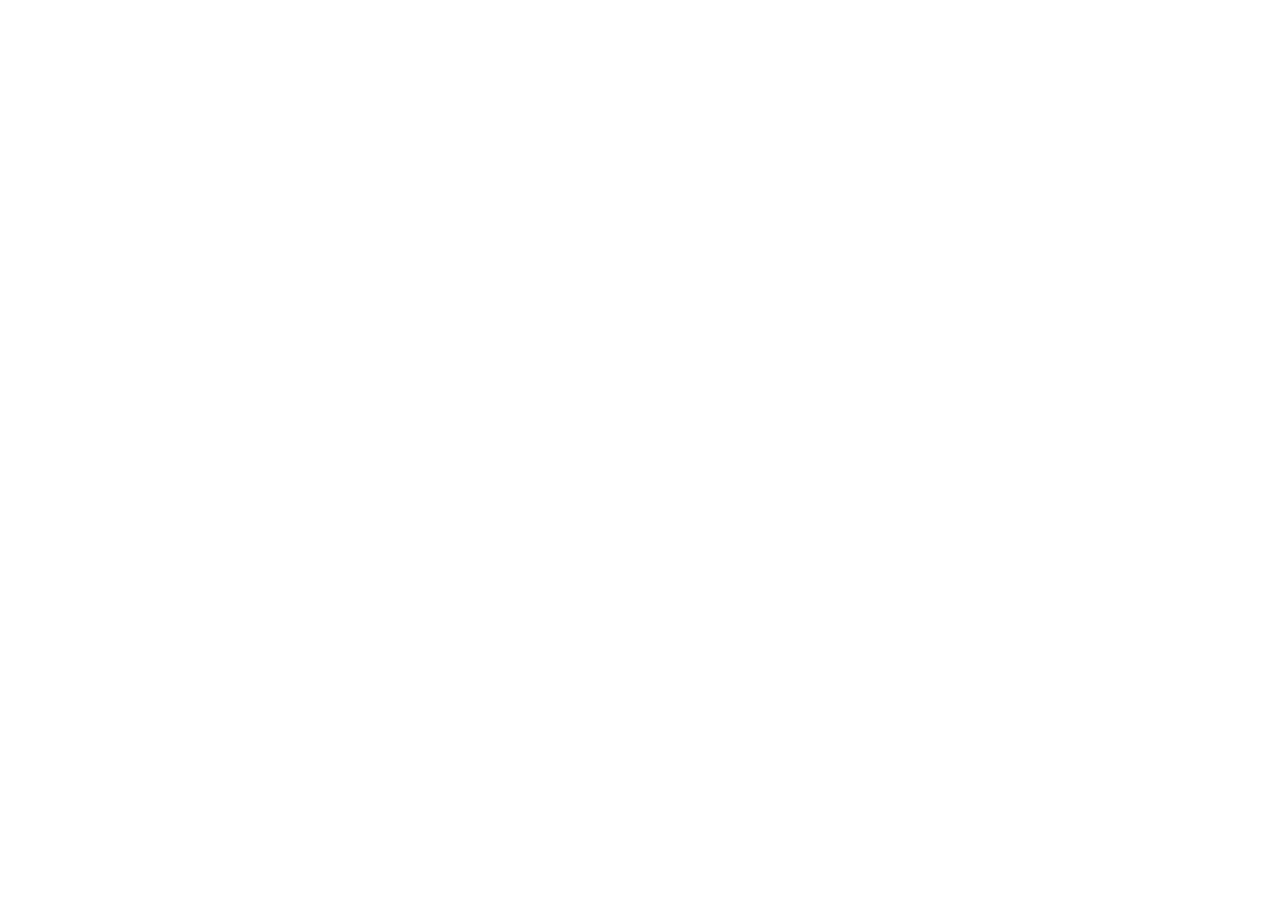
==== index.html @ 8f7d60c3 "deploy: update DiggingDeal seller portal" ====
<!doctype html><html lang="ko"><head><meta charset="UTF-8"/><meta name="viewport" content="width=device-width,initial-scale=1.0"/><meta name="theme-color" content="#ffda29"/><title>디깅딜 셀러 센터</title>  <script type="module" crossorigin src="/diggingdeal-seller-site/assets/index-yxsxoD6j.js"></script>
  <link rel="stylesheet" crossorigin href="/diggingdeal-seller-site/assets/index-Cio-djIr.css">
</head><body><div id="root"></div></body></html>
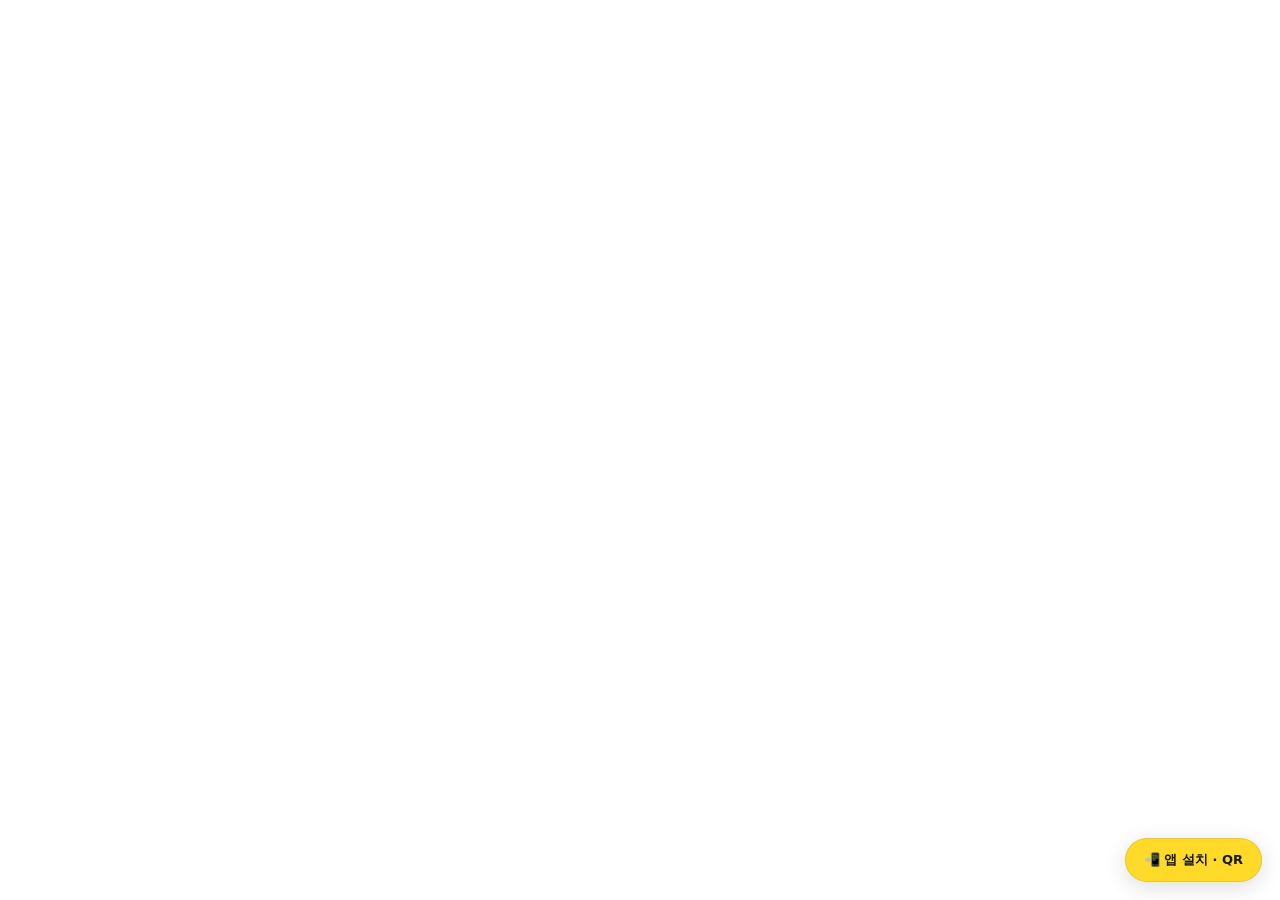
==== commit 89517dc7: "feat: expose app installation QR entry in seller center" ====
--- a/index.html
+++ b/index.html
@@ -1,3 +1,3 @@
-<!doctype html><html lang="ko"><head><meta charset="UTF-8"/><meta name="viewport" content="width=device-width,initial-scale=1.0"/><meta name="theme-color" content="#ffda29"/><title>디깅딜 셀러 센터</title>  <script type="module" crossorigin src="/diggingdeal-seller-site/assets/index-yxsxoD6j.js"></script>
-  <link rel="stylesheet" crossorigin href="/diggingdeal-seller-site/assets/index-Cio-djIr.css">
-</head><body><div id="root"></div></body></html>
+<!doctype html><html lang="ko"><head><meta charset="UTF-8"/><meta name="viewport" content="width=device-width,initial-scale=1.0"/><meta name="theme-color" content="#ffda29"/><title>디깅딜 셀러 센터</title>  <script type="module" crossorigin src="/diggingdeal-seller-site/assets/index-DywTiFMN.js"></script>
+  <link rel="stylesheet" crossorigin href="/diggingdeal-seller-site/assets/index-nDh6Y4dh.css">
+<style>#dd-app-install-entry{position:fixed;right:18px;bottom:18px;z-index:100000;display:flex;align-items:center;justify-content:center;padding:12px 18px;background:#ffda29;color:#171717;border-radius:999px;box-shadow:0 5px 22px #0002;text-decoration:none;font:800 13px system-ui,-apple-system,sans-serif;border:1px solid #17171718}#dd-app-install-entry:focus-visible{outline:3px solid #165ad8;outline-offset:3px}@media(max-width:550px){#dd-app-install-entry{right:12px;bottom:12px;padding:11px 14px}}</style></head><body><div id="root"></div><a id="dd-app-install-entry" href="/apps.html" aria-label="디깅딜 Android 앱 설치 및 QR코드 페이지 열기">📲 앱 설치 · QR</a><script>(function(){var e=document.getElementById('dd-app-install-entry');if(location.pathname.indexOf('/diggingdeal-seller-site/')===0)e.href='/diggingdeal-seller-site/apps.html';})();</script></body></html>
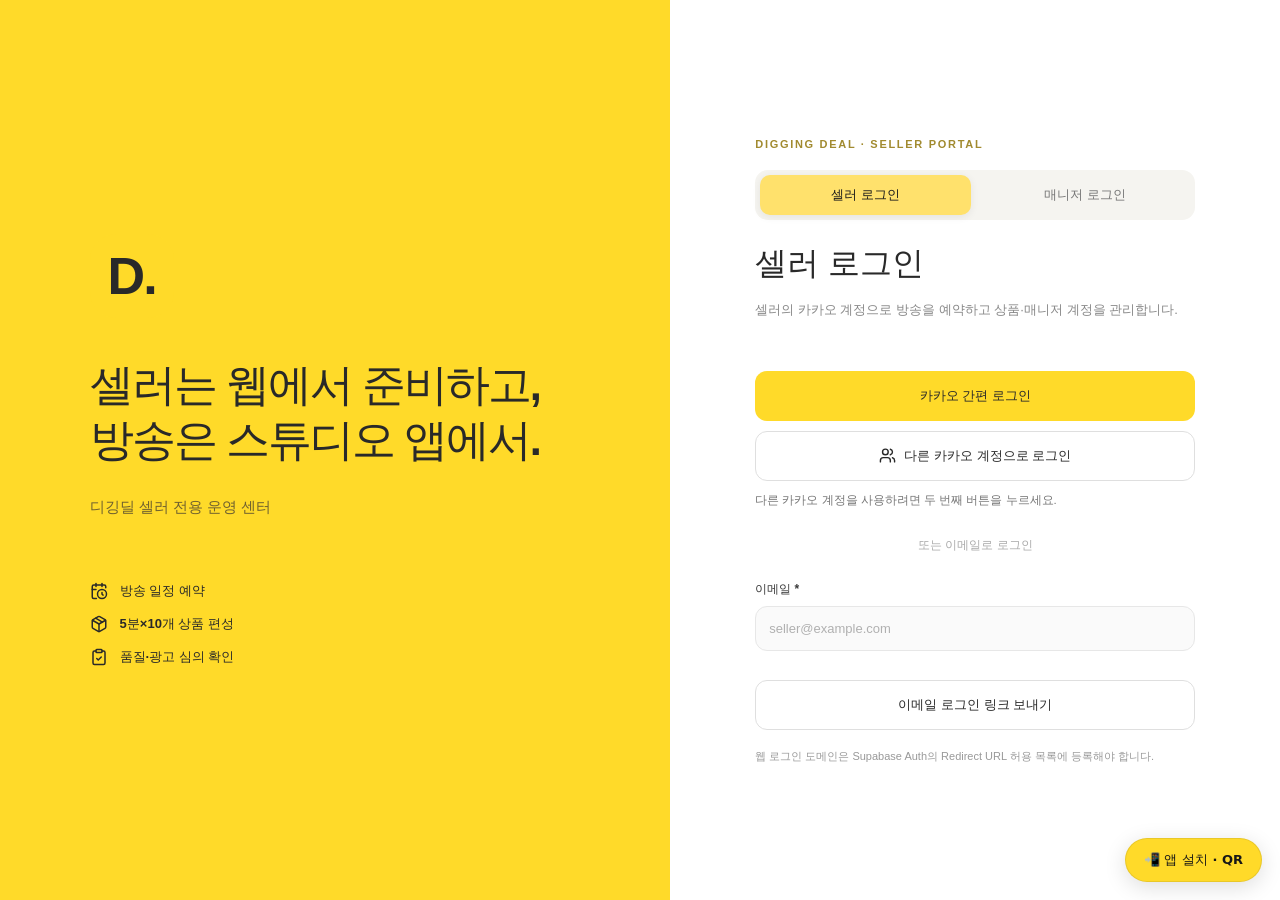
==== commit 73adba26: "feat: publish verified APK releases and QR install page with current seller assets" ====
--- a/index.html
+++ b/index.html
@@ -1,3 +1,3 @@
-<!doctype html><html lang="ko"><head><meta charset="UTF-8"/><meta name="viewport" content="width=device-width,initial-scale=1.0"/><meta name="theme-color" content="#ffda29"/><title>디깅딜 셀러 센터</title>  <script type="module" crossorigin src="/diggingdeal-seller-site/assets/index-DywTiFMN.js"></script>
-  <link rel="stylesheet" crossorigin href="/diggingdeal-seller-site/assets/index-nDh6Y4dh.css">
-<style>#dd-app-install-entry{position:fixed;right:18px;bottom:18px;z-index:100000;display:flex;align-items:center;justify-content:center;padding:12px 18px;background:#ffda29;color:#171717;border-radius:999px;box-shadow:0 5px 22px #0002;text-decoration:none;font:800 13px system-ui,-apple-system,sans-serif;border:1px solid #17171718}#dd-app-install-entry:focus-visible{outline:3px solid #165ad8;outline-offset:3px}@media(max-width:550px){#dd-app-install-entry{right:12px;bottom:12px;padding:11px 14px}}</style></head><body><div id="root"></div><a id="dd-app-install-entry" href="/apps.html" aria-label="디깅딜 Android 앱 설치 및 QR코드 페이지 열기">📲 앱 설치 · QR</a><script>(function(){var e=document.getElementById('dd-app-install-entry');if(location.pathname.indexOf('/diggingdeal-seller-site/')===0)e.href='/diggingdeal-seller-site/apps.html';})();</script></body></html>
+<!doctype html><html lang="ko"><head><meta charset="UTF-8"/><meta name="viewport" content="width=device-width,initial-scale=1.0"/><meta name="theme-color" content="#ffda29"/><title>디깅딜 셀러 센터</title>  <script type="module" crossorigin src="./assets/index-DSbFHr2v.js"></script>
+  <link rel="stylesheet" crossorigin href="./assets/index-nDh6Y4dh.css">
+<style>#dd-app-install-entry{position:fixed;right:18px;bottom:18px;z-index:100000;display:flex;align-items:center;justify-content:center;padding:12px 18px;background:#ffda29;color:#171717;border-radius:999px;box-shadow:0 5px 22px #0002;text-decoration:none;font:800 13px system-ui,-apple-system,sans-serif;border:1px solid #17171718}#dd-app-install-entry:focus-visible{outline:3px solid #165ad8;outline-offset:3px}@media(max-width:550px){#dd-app-install-entry{right:12px;bottom:12px;padding:11px 14px}}</style></head><body><div id="root"></div><a id="dd-app-install-entry" href="./apps.html" aria-label="디깅딜 Android 앱 설치 및 QR코드 페이지 열기">📲 앱 설치 · QR</a></body></html>
--- a/assets/index-nDh6Y4dh.css
+++ b/assets/index-nDh6Y4dh.css
@@ -0,0 +1 @@
+:root{color:#292929;font-synthesis:none;background:#f7f7f7;font-family:Inter,Pretendard,Noto Sans KR,-apple-system,BlinkMacSystemFont,Segoe UI,sans-serif}*{box-sizing:border-box}body{margin:0}button,input,select{font:inherit}button{cursor:pointer}button:disabled{opacity:.45;cursor:default}input,select{outline:none}input:focus,select:focus{box-shadow:0 0 0 3px #ffda2933;border-color:#f3c122!important}.portal{min-height:100vh;display:flex}.sidebar{background:#fff;border-right:1px solid #e8e8e8;flex-direction:column;flex-shrink:0;width:264px;height:100vh;padding:30px 17px 20px;display:flex;position:sticky;top:0}.logoLine{align-items:center;gap:12px;margin:0 8px 28px;display:flex}.logoLine b{letter-spacing:-.5px;font-size:20px}.logoLine small{color:#aaa;letter-spacing:1.2px;margin-top:4px;font-size:10px;font-weight:800;display:block}.brandbox{color:#292929;letter-spacing:-2px;background:#ffda29;border-radius:14px;justify-content:center;align-items:center;width:46px;height:46px;font-size:25px;font-weight:1000;display:inline-flex}.brandbox.large{border-radius:26px;width:84px;height:84px;font-size:52px}.navCaption{color:#999;margin:23px 17px 10px;font-size:11px;font-weight:800}.nav{text-align:left;color:#757575;background:0 0;border:0;border-radius:13px;align-items:center;gap:12px;width:100%;min-height:47px;padding:13px 16px;font-size:13px;font-weight:750;display:flex}.nav span{flex:1}.nav.selected{color:#292929;background:#ffed90}.nav:hover{background:#f4f4f4}.nav.selected:hover{background:#ffdf4a}.sidebarBottom{border-top:1px solid #eee;flex-direction:column;gap:8px;margin-top:auto;padding:18px 11px;font-size:13px;font-weight:800;display:flex}.sidebarBottom small{color:#888;overflow-wrap:anywhere;font-size:11px}.sidebarBottom button{color:#666;text-align:left;background:0 0;border:0;align-items:center;gap:6px;margin-top:5px;padding:6px 0;display:flex}.workspace{width:calc(100% - 264px);max-width:1590px;margin:0 auto;padding:33px clamp(22px,4.5vw,68px)}.topbar{justify-content:space-between;align-items:center;gap:18px;margin-bottom:25px;display:flex}.eyebrow{letter-spacing:1.7px;color:#a18a2f;font-size:11px;font-weight:900}.topbar h1{letter-spacing:-.9px;margin:8px 0 0;font-size:25px}.contentStack{gap:20px;display:grid}.hero{background:#ffda29;border-radius:25px;justify-content:space-between;gap:20px;min-height:260px;padding:34px 39px;display:flex}.hero h2{letter-spacing:-1.1px;margin:15px 0;font-size:30px;line-height:1.31}.hero p{color:#5f552e;max-width:570px;font-size:13px;line-height:1.8}.heroArt{color:#292929;border:2px solid #29292933;border-radius:25px;flex-direction:column;justify-content:center;align-items:center;gap:15px;min-width:190px;display:flex}.heroArt span{letter-spacing:1px;font-size:12px;font-weight:900}.stats{grid-template-columns:repeat(3,minmax(0,1fr));gap:15px;display:grid}.stat{background:#fff;border:1px solid #eee;border-radius:18px;padding:24px}.stat span,.stat small{color:#777;font-size:12px;display:block}.stat strong{letter-spacing:-.5px;margin:9px 0 3px;font-size:36px;display:block}.stat small{font-size:11px}.panel{background:#fff;border:1px solid #eaeaea;border-radius:22px;padding:27px 29px}.panel.narrow{max-width:600px;margin-top:38px}.panel h2,.panel h3{color:#292929;letter-spacing:-.5px;margin:0 0 14px}.panel h3{font-size:17px}.panel h2{font-size:23px}.panel>p{color:#757575;font-size:13px;line-height:1.8}.panelIcon{background:#ffda29;border-radius:18px;place-items:center;width:58px;height:58px;margin-bottom:20px;display:grid}.panelTitle{justify-content:space-between;align-items:center;gap:20px;margin-bottom:13px;display:flex}.panelTitle h3{margin:0}.panelTitle p,.intro,.hint{color:#878787;font-size:12px;line-height:1.7}.panelTitle p{margin:6px 0}.tableRow{border-top:1px solid #f0f0f0;align-items:center;gap:15px;padding:18px 3px;font-size:13px;display:flex}.tableRow svg{color:#7d7d7d}.grow{flex:1;min-width:120px}.grow b,.grow small{display:block}.grow b{font-size:13px}.grow small{color:#999;margin-top:6px;font-size:11px}.pill{white-space:nowrap;color:#666;background:#eee;border-radius:50px;padding:7px 11px;font-size:11px;font-weight:850}.pill.approved{color:#168052;background:#e5f5eb}.pill.pending{color:#8d6c00;background:#fff0ba}.pill.muted{color:#777;background:#eee}.dark,.primary,.secondary{white-space:nowrap;border:1px solid #0000;border-radius:12px;justify-content:center;align-items:center;gap:8px;min-height:44px;padding:0 19px;font-size:13px;font-weight:850;display:inline-flex}.dark{color:#fff;background:#292929}.primary{color:#292929;background:#ffda29}.secondary{color:#292929;background:#fff;border-color:#dfdfdf}.small{border-radius:9px;min-height:34px;padding:0 11px;font-size:11.5px}.full{width:100%}.textButton,.textDanger{color:#777;background:0 0;border:0;align-items:center;gap:6px;font-size:12px;font-weight:800;display:inline-flex}.textDanger{color:#bb3049}.field{color:#505050;flex-direction:column;gap:8px;min-width:0;font-size:12px;font-weight:800;display:flex}.field input,.field select{color:#292929;background:#fafafa;border:1px solid #e7e7e7;border-radius:12px;width:100%;height:45px;padding:0 13px;font-size:13px;font-weight:500}.field input::placeholder{color:#b0b0b0}.field:has(input:required)>span{color:#383838}.field input:focus{background:#fff}.sessionForm,.productForm{grid-template-columns:repeat(2,minmax(0,1fr));gap:17px;margin-top:21px;display:grid}.sessionForm .primary,.productForm .primary{align-self:end;width:max-content}.formNote{color:#888;align-self:center;font-size:11px;line-height:1.7}.empty{color:#aaa;text-align:center;padding:35px;font-size:13px}.slotGrid{grid-template-columns:repeat(10,minmax(0,1fr));gap:8px;margin-top:17px;display:grid}.slot{color:#292929;background:#fafafa;border:1px solid #eee;border-radius:12px;flex-direction:column;justify-content:center;align-items:center;gap:7px;height:55px;display:flex}.slot.selected{background:#ffda29;border-color:#ffda29}.dot{background:#ddd;border-radius:50%;width:7px;height:7px}.dot.green{background:#16ad6d}.dot.amber{background:#ffb800}.slotHeader{border-top:1px solid #eee;justify-content:space-between;align-items:center;margin:20px 0 10px;padding-top:18px;display:flex}.slotHeader h3{margin:0}.slotHeader p{color:#888;font-size:11px}.reviewCard{border:1px solid #eee;border-radius:16px;gap:12px;margin-top:14px;padding:19px;display:grid}.reviewCard>div:first-child{gap:8px;display:grid}.reviewCard small{color:#888;font-size:12px}.reviewCard p{color:#555;font-size:12.5px;line-height:1.6}.slotLabel{background:#fff0ae;border-radius:7px;width:max-content;padding:5px 8px;font-size:10px;font-weight:800}.reviewControls{border-top:1px solid #eee;flex-wrap:wrap;align-items:center;gap:10px;padding-top:11px;display:flex}.reviewControls>span{flex:1;font-size:12px;font-weight:800}.warning{background:#fffbf0}.footer{color:#aaa;margin-top:26px;font-size:10.5px;line-height:1.7}.flash{border-radius:13px;align-items:center;gap:9px;margin-bottom:20px;padding:13px 17px;font-size:13px;display:flex}.flash button{color:inherit;background:0 0;border:0;margin-left:auto}.flash.success{color:#247244;background:#e7f7e9}.flash.error,.error{color:#bb2c44;background:#fff1f1}.flash.error{border:1px solid #f6caca}.loading{color:#888;font-size:12px}.loginLayout{background:#fff;grid-template-columns:1.1fr 1fr;min-height:100vh;display:grid}.loginBrand{background:#ffda29;flex-direction:column;justify-content:center;padding:clamp(45px,7vw,125px);display:flex}.loginBrand h1{letter-spacing:-2px;margin:40px 0 16px;font-size:clamp(31px,3.4vw,56px);line-height:1.25}.loginBrand p{color:#70612f;font-size:15px}.featureStack{gap:15px;margin-top:50px;display:grid}.featureStack span{align-items:center;gap:12px;font-size:13px;font-weight:800;display:flex}.loginCard{width:min(440px,85%);margin:auto}.loginCard h2{margin:12px 0;font-size:32px}.loginCard>p{color:#888;margin-bottom:33px;font-size:13px;line-height:1.7}.loginCard form{gap:12px;display:grid}.loginCard .full{min-height:50px;margin-top:17px}.loginCard small{color:#999;margin-top:17px;font-size:11px;line-height:1.7;display:block}.or{text-align:center;color:#aaa;margin:27px 0;font-size:12px}.centered{flex-direction:column;justify-content:center;align-items:center;gap:10px;min-height:100vh;display:flex}.centered p{color:#777;font-size:14px}.mono{overflow-wrap:anywhere;font-family:monospace}@media (width<=1050px){.workspace{padding:25px}.sidebar{width:217px}.workspace{width:calc(100% - 217px)}.heroArt{min-width:130px}.stats{gap:9px}.stat{padding:18px}.slotGrid{grid-template-columns:repeat(5,1fr)}}@media (width<=720px){.portal{display:block}.sidebar{flex-flow:wrap;align-items:center;gap:3px;width:100%;height:auto;padding:12px;display:flex;position:relative}.logoLine{width:100%;margin:0 12px 8px}.navCaption{display:none}.nav{width:auto;min-height:40px;padding:7px 10px;font-size:11px}.nav span{flex:auto}.sidebarBottom{border:0;margin:0 0 0 auto;padding:6px;font-size:10px}.sidebarBottom small{display:none}.workspace{width:100%;padding:19px}.topbar h1{font-size:21px}.hero{padding:24px}.hero h2{font-size:25px}.heroArt{display:none}.stats{grid-template-columns:repeat(3,1fr)}.stat{padding:14px}.stat strong{font-size:26px}.stat span,.stat small{font-size:10px}.panel{padding:18px}.tableRow{flex-wrap:wrap}.sessionForm,.productForm{grid-template-columns:1fr}.slotGrid{grid-template-columns:repeat(5,1fr)}.loginLayout{grid-template-columns:1fr}.loginBrand{padding:40px}.loginBrand h1{letter-spacing:-1px;margin:15px 0;font-size:30px}.featureStack{display:none}.loginCard{padding:38px 0}.logoLine b{font-size:17px}}.readinessNotice{border-radius:14px;align-items:flex-start;gap:12px;margin-top:15px;padding:17px;font-size:12px;display:flex}.readinessNotice b{font-size:13px}.readinessNotice p{margin:8px 0 5px;line-height:1.7}.readinessNotice small{color:#777}.contentReady{color:#186a3e;background:#e7f7e9}.contentPending{color:#745e1a;background:#fff4d2}.slotFormError{color:#a82740;background:#fff1f1;border:1px solid #f1c6cf;border-radius:10px;grid-column:1/-1;margin:0;padding:11px 14px;font-size:12px;font-weight:700;line-height:1.6}.field .formNote{color:#777;font-size:11px;font-weight:500;line-height:1.5}.adCopyWarning{color:#9a3412;background:#fff7ed;border:1px solid #fed7aa;border-radius:10px;flex-direction:column;align-items:flex-start;gap:7px;padding:12px 14px;font-size:12px;line-height:1.5;display:flex}.adCopyWarning span{color:#9a3412}.adCopyWarning .secondary{margin-top:4px}.testSeedPanel{background:#fff9dd;border:1px dashed #d5b331;border-radius:12px;justify-content:space-between;align-items:center;gap:14px;margin:14px 0;padding:16px;display:flex}.testSeedPanel strong{color:#4b3e10;font-size:13px}.testSeedPanel p{color:#73643e;margin:5px 0 0;font-size:12px;line-height:1.5}.testSeedPanel .secondary{white-space:nowrap}@media (width<=700px){.testSeedPanel{flex-direction:column;align-items:stretch}.testSeedPanel .secondary{white-space:normal}}.bulkReviewSelect{max-width:650px;margin:14px 0 16px}.bulkApprovalSummary{background:#fffcf0;border:1px solid #ede3b9;border-radius:16px;flex-direction:column;align-items:flex-start;gap:13px;padding:19px;display:flex}.bulkReviewStats{flex-wrap:wrap;gap:9px;display:flex}.bulkReviewStats span{color:#666;background:#fff;border:1px solid #f0ebd9;border-radius:11px;padding:10px 13px;font-size:12px}.bulkReviewStats strong{color:#282828;margin-left:4px}.bulkIssues{color:#ad3448;background:#fff2f1;border-radius:12px;width:100%;padding:13px;font-size:12px;line-height:1.5}.bulkIssues p{margin:6px 0 0}.bulkReady{color:#5c5b4c;margin:0;font-size:12px;line-height:1.7}.bulkApproveButton{min-height:48px}.bulkLegalNote{color:#837d6c;max-width:730px;font-size:11px;line-height:1.7}.missedBroadcastPanel{background:#fff8ed;border:1px solid #f0d2a2;border-radius:12px;flex-direction:column;gap:11px;width:100%;padding:15px;display:flex}.missedBroadcastPanel strong{color:#94580f;font-size:13px}.missedBroadcastPanel p{color:#796043;margin:6px 0 0;font-size:12px;line-height:1.6}.missedRescheduleRow{flex-wrap:wrap;align-items:flex-end;gap:10px;display:flex}.missedRescheduleRow .field{flex:1;min-width:230px}.missedRescheduleRow .secondary{white-space:normal;height:45px}.loginCard .accountSwitchLogin{background:#fff;margin-top:10px}.loginCard .accountHelp{color:#777;margin:10px 0 0;font-size:11.5px;line-height:1.7}.sidebarBottom button:disabled{opacity:.45;cursor:not-allowed}.broadcastManager{gap:15px;display:grid}.broadcastToolbar{flex-wrap:wrap;align-items:center;gap:9px;margin:23px 0 15px;display:flex}.broadcastToolbar .searchBox{color:#888;background:#f7f7f7;border:1px solid #e5e5e5;border-radius:12px;flex:1;align-items:center;gap:9px;min-width:240px;min-height:44px;padding:0 13px;display:flex}.searchBox input{color:#292929;background:0 0;border:0;outline:0;width:100%;font-size:13px}.broadcastFilters{background:#faf9f6;border:1px solid #eee;border-radius:16px;grid-template-columns:repeat(3,minmax(160px,1fr));gap:14px;margin-bottom:19px;padding:20px;display:grid}.broadcastFilters .filterReset{align-self:end}.resultMeta{color:#555;align-items:center;gap:6px;margin:16px 0;font-size:12.5px;display:flex}.resultMeta b{color:#242424}.resultMeta span{color:#aaa;margin-left:auto;font-size:11px}.broadcastTableScroll{border:1px solid #eee;border-radius:14px;overflow-x:auto}.broadcastTable{border-collapse:collapse;text-align:left;width:100%;min-width:890px}.broadcastTable th{color:#777;white-space:nowrap;background:#f7f7f7;padding:16px 12px;font-size:11.5px;font-weight:800}.broadcastTable td{vertical-align:middle;color:#444;border-top:1px solid #eee;padding:15px 12px;font-size:12px}.broadcastTable td b,.broadcastTable td strong{color:#292929}.broadcastTable td small{color:#a0a0a0;max-width:260px;margin-top:5px;font-size:11px;line-height:1.4;display:block}.broadcastTable td .modeMark{white-space:nowrap;align-items:center;gap:6px;display:inline-flex}.broadcastRowActions{align-items:center;gap:6px;display:flex}.broadcastTable .tableEmpty{text-align:center;color:#999;padding:43px}.broadcastFootnote{color:#888;margin-top:15px;font-size:11px;line-height:1.8}.broadcastDialogBackdrop{z-index:100;background:#0008;justify-content:center;align-items:center;padding:14px;display:flex;position:fixed;inset:0;overflow-y:auto}.broadcastDialog{background:#fff;border-radius:24px;width:min(740px,100%);max-height:calc(100vh - 30px);padding:26px 30px;overflow-y:auto;box-shadow:0 20px 80px #0003}.dialogHeading{justify-content:space-between;align-items:center;margin-bottom:22px;display:flex}.dialogHeading h3{margin:9px 0 0;font-size:21px}.broadcastFormGrid{grid-template-columns:repeat(2,minmax(0,1fr));gap:20px 16px;display:grid}.broadcastFormGrid .wide{grid-column:1/-1}.field textarea{font:inherit;resize:vertical;color:#292929;background:#fafafa;border:1px solid #e7e7e7;border-radius:12px;width:100%;min-height:110px;padding:13px;line-height:1.65}.field textarea:focus{border-color:#f3c122;outline:none;box-shadow:0 0 0 3px #ffda2933}.fieldLabel{color:#505050;margin-bottom:9px;font-size:12px;font-weight:850;display:block}.streamChoices{grid-template-columns:1fr 1fr;gap:12px;display:grid}.streamChoice{color:#4a4a4a;text-align:left;background:#fafafa;border:1px solid #e6e6e6;border-radius:16px;flex-direction:column;align-items:flex-start;gap:10px;padding:19px;display:flex}.streamChoice.active{background:#fff4c1;border:2px solid #e9be18;padding:18px}.streamChoice b{font-size:14px}.streamChoice small{color:#888;font-size:11px}.broadcastInfo{color:#7e6939;background:#fff7e1;border-radius:13px;align-items:flex-start;gap:10px;margin-top:24px;padding:14px;font-size:12px;line-height:1.8;display:flex}.broadcastInfo svg{flex-shrink:0}.dialogActions{justify-content:flex-end;gap:9px;margin-top:25px;display:flex}.sellerPageLayout{grid-template-columns:1.1fr 1fr;align-items:start;gap:22px;display:grid}.sellerPageForm{gap:19px;display:grid}.fieldHint{color:#888;align-items:center;gap:6px;margin-top:15px;font-size:11px;line-height:1.75;display:flex}.sellerPreview{background:#fff;border:1px solid #e9e9e9;border-radius:21px;overflow:hidden}.sellerBanner{object-fit:cover;width:100%;height:190px}.sellerBannerEmpty{color:#9e8532;background:#ffef9e;flex-direction:column;justify-content:center;align-items:center;gap:9px;height:190px;display:flex}.sellerPreviewBody{padding:22px}.sellerAvatar{background:#ffda29;border-radius:16px;justify-content:center;align-items:center;width:52px;height:52px;margin-top:-45px;display:flex;position:relative}.sellerPreviewBody h3{margin:18px 0 7px;font-size:21px}.sellerPreviewBody strong{font-size:13px;line-height:1.6;display:block}.sellerPreviewBody p{color:#777;white-space:pre-wrap;font-size:12px;line-height:1.85}@media (width<=1100px){.sellerPageLayout{grid-template-columns:1fr}}@media (width<=720px){.broadcastFilters{grid-template-columns:1fr 1fr}.broadcastDialog{padding:20px}.broadcastFormGrid{grid-template-columns:1fr}.broadcastFormGrid .wide{grid-column:1}.streamChoices{grid-template-columns:1fr 1fr}.broadcastToolbar .searchBox{min-width:100%}.resultMeta{flex-wrap:wrap}.resultMeta span{margin-left:0}.sellerPageLayout{grid-template-columns:1fr}}@media (width<=450px){.broadcastFilters,.streamChoices{grid-template-columns:1fr}}n.stats.four{grid-template-columns:repeat(4,minmax(0,1fr))}.deliverySettingsForm{grid-template-columns:repeat(2,minmax(0,1fr));gap:19px;display:grid}.deliverySettingsForm .deliveryPreview,.deliverySettingsForm .fieldHint,.deliverySettingsForm button{grid-column:1/-1}.deliverySettingsForm .field:has(textarea){grid-column:1/-1}.deliveryPreview{color:#6d5b2a;background:#fff8df;border-radius:15px;align-items:flex-start;gap:12px;padding:19px;display:flex}.deliveryPreview b{font-size:13px}.deliveryPreview p{margin:7px 0;font-size:12px;line-height:1.7}@media (width<=1100px){.stats.four{grid-template-columns:repeat(2,minmax(0,1fr))}}@media (width<=650px){.deliverySettingsForm{grid-template-columns:1fr}.stats.four{grid-template-columns:repeat(2,minmax(0,1fr))}}.managerTopActions{flex-wrap:wrap;align-items:center;gap:12px;display:flex}.managerModeCheckbox{cursor:pointer;color:#51411d;white-space:nowrap;background:#fff5cc;border:1px solid #ead69f;border-radius:12px;align-items:center;gap:9px;padding:10px 13px;font-size:13px;font-weight:850;display:flex}.managerModeCheckbox input{accent-color:#d2a900;cursor:pointer;width:17px;height:17px}.managerModeIntro{flex-direction:column;align-items:flex-start;gap:13px;max-width:760px;padding:35px;display:flex}.managerModeIntro svg{color:#ab8e14}.managerModeIntro h2{margin:0}.managerModeIntro p{color:#666;max-width:650px;line-height:1.85}.managerModeIntro small{color:#8b8b8b}.managerLayout{gap:20px;min-width:0;display:grid}.managerIntro{justify-content:space-between;align-items:flex-start;gap:18px;display:flex}.managerIntro h2{margin:6px 0;font-size:25px}.managerIntro p{color:#777;max-width:740px;font-size:13px;line-height:1.7}.managerIntro .eyebrow{color:#b58b08}.managerChoose{background:#fff;border:1px solid #ece6d6;border-radius:16px;justify-content:space-between;align-items:center;gap:16px;padding:15px 19px;display:flex}.managerChoose label{flex:1;align-items:center;gap:12px;font-size:12px;display:flex}.managerChoose label b{white-space:nowrap}.managerChoose select{color:#333;background:#fafaf9;border:1px solid #e3dfd4;border-radius:10px;width:100%;max-width:650px;padding:11px 12px}.managerLiveMark{white-space:nowrap;border-radius:50px;align-items:center;gap:8px;padding:8px 13px;font-size:12px;font-weight:900;display:inline-flex}.managerLiveMark.on{color:#167c46;background:#e4f8ed}.managerLiveMark.paused{color:#9a6f00;background:#fff3db}.managerLiveDot{background:currentColor;border-radius:50%;width:8px;height:8px}.managerEmpty{color:#777;text-align:center;background:#fff;border:1px solid #eee;border-radius:20px;flex-direction:column;justify-content:center;align-items:center;gap:14px;min-height:280px;padding:38px;display:flex}.managerEmpty strong{color:#282828;font-size:20px}.managerEmpty p{max-width:500px;line-height:1.8}.managerStats{grid-template-columns:repeat(4,minmax(0,1fr));gap:12px;display:grid}.managerStats>div{background:#fff;border:1px solid #ececec;border-radius:14px;flex-direction:column;gap:8px;min-width:0;padding:17px;display:flex}.managerStats svg{color:#bba129}.managerStats span{color:#8b8b8b;font-size:11px}.managerStats strong{color:#242424;font-size:19px}.managerTopGrid{grid-template-columns:minmax(0,1.35fr) minmax(320px,1fr);align-items:stretch;gap:18px;display:grid}.managerPanel{background:#fff;border:1px solid #eceae5;border-radius:18px;min-width:0;overflow:hidden}.managerPanelHeader{border-bottom:1px solid #f3f0eb;padding:19px 19px 13px}.managerPanelHeader h3{color:#252525;align-items:center;gap:8px;margin:0 0 7px;font-size:16px;display:flex}.managerPanelHeader h3 svg{color:#bb9816}.managerPanelHeader small{color:#898989;font-size:11.5px;line-height:1.5}.managerVideo{aspect-ratio:16/9;background:#111;border-radius:13px;min-height:205px;margin:15px;position:relative;overflow:hidden}.managerVideoElement{object-fit:contain;background:#111;width:100%;height:100%;display:block}.managerVideoCover{color:#fff;text-align:center;background:#1b1b1b;flex-direction:column;justify-content:center;align-items:center;gap:12px;padding:20px;display:flex;position:absolute;inset:0}.managerVideoCover small{color:#aaa;font-size:12px}.managerVideoControls{color:#eee;background:linear-gradient(#0000,#000c);justify-content:space-between;align-items:center;gap:10px;padding:30px 14px 10px;font-size:11px;display:flex;position:absolute;bottom:0;left:0;right:0}.managerVideoControls div{gap:5px;display:flex}.managerVideoControls button{color:#fff;cursor:pointer;background:#0008;border:1px solid #fff3;border-radius:10px;place-items:center;width:33px;height:33px;display:grid}.managerVideoControls button:disabled{opacity:.35}.managerNow{background:#fff8dd;border-radius:13px;flex-direction:column;gap:7px;margin:0 15px 15px;padding:15px;display:flex}.managerNowLabel{color:#856700;font-size:11px;font-weight:800}.managerNow strong{font-size:17px}.managerNow span{font-size:20px;font-weight:900}.managerNow small{color:#7f6d35;font-size:11px}.managerChatPanel{flex-direction:column;display:flex}.managerChatLog{background:#fbfaf8;flex-direction:column;gap:11px;height:355px;padding:15px 16px;display:flex;overflow-y:auto}.managerChatEmpty{color:#999;text-align:center;padding:25px;font-size:12px}.managerChatRow{background:#fff;border:1px solid #eeeeec;border-radius:12px;padding:11px 13px}.managerChatRow.managerOwn{background:#fff7d9;border-color:#f3df9c}.managerChatRow>div{justify-content:space-between;align-items:center;gap:7px;display:flex}.managerChatRow b{color:#6b5326;font-size:11px}.managerChatRow time{color:#aaa;font-size:10px}.managerChatRow p{white-space:pre-wrap;overflow-wrap:anywhere;margin:7px 0 0;font-size:12.5px;line-height:1.65}.managerQuickReplies{flex-wrap:wrap;gap:6px;padding:13px 15px 7px;display:flex}.managerQuickReplies b{color:#777;width:100%;margin-bottom:2px;font-size:11px}.managerQuickReplies button{color:#6d6653;cursor:pointer;background:#f6f4f0;border:1px solid #e8e4d9;border-radius:20px;padding:7px 10px;font-size:11px}.managerQuickReplies button:hover{background:#fff3b6}.managerComposer{flex-direction:column;gap:8px;margin-top:auto;padding:11px 15px 16px;display:flex}.managerComposer label{color:#555;font-size:11px;font-weight:800}.managerComposer textarea{resize:vertical;width:100%;min-height:62px;font:inherit;border:1px solid #dedede;border-radius:11px;padding:11px;font-size:12px;line-height:1.6}.managerComposer>div{justify-content:space-between;align-items:center;gap:9px;display:flex}.managerComposer>div small{color:#999;font-size:10px}.managerInventory .managerPanelHeader{padding:20px}.managerProductGrid{grid-template-columns:repeat(2,minmax(0,1fr));gap:12px;padding:17px;display:grid}.managerProduct{background:#fff;border:1px solid #eceae3;border-radius:13px;gap:12px;padding:14px;display:grid}.managerProduct.current{background:#fffcf0;border-color:#e7c643}.managerProductName{align-items:center;gap:9px;min-width:0;display:flex}.managerProductIndex{background:#ffe169;border-radius:9px;flex-shrink:0;place-items:center;width:28px;height:28px;font-size:12px;font-weight:900;display:grid}.managerProductName img{object-fit:contain;background:#f8f8f8;border-radius:6px;width:38px;height:42px}.managerProductName>div{flex-direction:column;gap:4px;min-width:0;display:flex}.managerProductName b{overflow-wrap:anywhere;font-size:13px;line-height:1.4}.managerProductName small{color:#777;font-size:11px}.managerStockMetrics{flex-wrap:wrap;gap:6px;display:flex}.managerStockMetrics span{background:#f6f5f2;border-radius:8px;padding:6px 9px;font-size:11px}.managerStockActions{justify-content:space-between;align-items:center;gap:9px;display:flex}.managerStockActions strong{font-size:11px;line-height:1.5}.managerSold{color:#b92b28}.managerAvailable{color:#298458}.managerStockActions button{cursor:pointer;white-space:nowrap;border:none;border-radius:9px;padding:9px 11px;font-size:11px;font-weight:900}.managerSoldOut{color:#fff;background:#c83130}.managerReopen{color:#1b7844;background:#dff6e5}.managerStockActions button:disabled{opacity:.5;cursor:wait}.managerFootnote{color:#8a8a8a;margin:0 5px;font-size:11.5px;line-height:1.8}.managerAlert,.managerSuccess{border-radius:11px;align-items:center;gap:11px;padding:14px 15px;font-size:12px;line-height:1.6;display:flex}.managerAlert{color:#9b2222;background:#fff0f0}.managerSuccess{color:#186f35;background:#e9f9ed}.managerAlert button,.managerSuccess button{color:inherit;cursor:pointer;background:0 0;border:0;margin-left:auto;text-decoration:underline}@media (width<=1250px){.managerTopGrid{grid-template-columns:1fr}.managerChatLog{height:285px}}@media (width<=840px){.managerProductGrid{grid-template-columns:1fr}.managerStats{grid-template-columns:repeat(2,minmax(0,1fr))}.managerChoose,.managerChoose label{flex-direction:column;align-items:stretch}.managerLiveMark{align-self:flex-start}}@media (width<=530px){.managerIntro{flex-direction:column}.managerIntro h2{font-size:21px}.managerStats>div{padding:12px}.managerNow{margin:0 9px 9px}.managerVideo{margin:9px}.managerTopActions{justify-content:flex-start}.managerProductGrid{padding:10px}.managerChoose{padding:13px}}.managerMessageActions{align-items:center;gap:7px;display:flex}.managerMessageActions button{color:#6c6251;cursor:pointer;background:#faf8f4;border:1px solid #e8e3db;border-radius:7px;padding:4px 7px;font-size:10px}.managerMessageActions button:disabled{opacity:.45}.managerChatRow.managerHidden{opacity:.65;background:#f4f3f2;border-style:dashed}.managerHiddenTag{color:#a33f3c;font-size:10px}.accountLoginTabs{background:#f5f4f0;border-radius:13px;grid-template-columns:1fr 1fr;gap:8px;margin:18px 0 22px;padding:5px;display:grid}.accountLoginTabs button{color:#777;cursor:pointer;background:0 0;border:0;border-radius:10px;padding:11px 8px;font-size:13px;font-weight:850}.accountLoginTabs button.active{color:#1b1b1b;background:#ffe16c;box-shadow:0 2px 8px #00000012}.managerLoginForm{flex-direction:column;gap:13px;margin-top:20px;display:flex}.managerLoginForm .field{flex-direction:column;gap:8px;display:flex}.managerLoginForm .field input{background:#fff;border:1px solid #e4e0d9;border-radius:11px;width:100%;padding:13px 14px}.managerLoginForm button{margin-top:8px}.managerAccounts{gap:18px;display:grid}.managerAccounts .panel{padding:24px}.managerAccounts .panelTitle h3{align-items:center;gap:9px;display:flex}.managerAccounts .panelTitle p{color:#757575;margin:7px 0 0;font-size:12px;line-height:1.7}.managerAccountSeller{background:#fff8dc;border-radius:12px;flex-wrap:wrap;align-items:center;gap:8px;margin:18px 0;padding:14px 17px;display:flex}.managerAccountSeller strong{color:#76612c;font-size:12px}.managerAccountSeller b{font-size:14px}.managerAccountSeller small{color:#87794e;flex-basis:100%;font-size:11px}.managerAccountSeller code{font-size:11px;font-weight:800}.managerCreateForm{grid-template-columns:repeat(2,minmax(0,1fr));gap:16px;margin-top:17px;display:grid}.managerCreateForm label,.managerResetForm label{color:#5f5f5f;flex-direction:column;gap:8px;font-size:12px;font-weight:850;display:flex}.managerCreateForm input,.managerResetForm input{font:inherit;background:#fff;border:1px solid #dedbd4;border-radius:10px;min-width:0;padding:12px 13px;font-size:13px}.managerCreateForm input:focus,.managerResetForm input:focus{outline:2px solid #ffda29}.managerAccountActions{grid-column:1/-1;justify-content:space-between;align-items:center;gap:16px;display:flex}.managerAccountActions small{color:#898989;max-width:475px;font-size:11px;line-height:1.7}.managerAccountError,.managerAccountSuccess{border-radius:11px;align-items:center;gap:9px;margin:14px 0;padding:13px;font-size:12px;display:flex}.managerAccountError{color:#a62523;background:#fff1ef}.managerAccountSuccess{color:#256e3b;background:#e9f7e9}.managerAccountError button,.managerAccountSuccess button{color:inherit;cursor:pointer;background:0 0;border:none;margin-left:auto;text-decoration:underline}.managerAccountEntry{border-top:1px solid #f0eee8;grid-template-columns:minmax(0,1fr) auto;gap:12px;padding:17px 3px;display:grid}.managerAccountInfo{flex-direction:column;gap:5px;display:flex}.managerAccountInfo b{align-items:center;gap:9px;font-size:14px;display:flex}.managerAccountInfo strong{color:#2d2d2d;font-size:12px}.managerAccountInfo>small{color:#929292;font-size:11px}.managerActive,.managerInactive{border-radius:15px;padding:4px 8px;font-size:10px;font-weight:850}.managerActive{color:#197449;background:#e1f5e8}.managerInactive{color:#b73b34;background:#ffeae7}.managerAccountRowActions{flex-wrap:wrap;align-items:center;gap:8px;display:flex}.managerAccountRowActions button{justify-content:center;align-items:center;gap:5px;display:flex}.managerDisableButton,.managerEnableButton{cursor:pointer;border:0;border-radius:10px;padding:9px 11px;font-size:12px;font-weight:850}.managerDisableButton{color:#a62723;background:#ffece8}.managerEnableButton{color:#267246;background:#e4f6e9}.managerAccountRowActions button:disabled{opacity:.5;cursor:not-allowed}.managerResetForm{background:#faf8f3;border-radius:12px;flex-wrap:wrap;grid-column:1/-1;align-items:flex-end;gap:11px;padding:17px;display:flex}.managerResetForm label{flex:1;min-width:185px}.managerOnlyLayout{background:#f6f5f2;min-height:100vh}.managerOnlyHeader{background:#fff;border-bottom:1px solid #eee;justify-content:space-between;align-items:center;gap:15px;padding:18px max(22px,50vw - 690px);display:flex}.managerOnlyBrand{align-items:center;gap:12px;display:flex}.managerOnlyBrand>div:last-child{flex-direction:column;gap:4px;display:flex}.managerOnlyBrand strong{font-size:16px}.managerOnlyBrand small{color:#888;font-size:11px}.managerOnlyMain{max-width:1380px;margin:0 auto;padding:26px 22px 65px}.managerOnlyHeading{color:#626262;flex-wrap:wrap;align-items:center;gap:5px;margin-bottom:21px;font-size:13px;display:flex}.managerOnlyHeading>span{color:#735b12;background:#ffeda8;border-radius:11px;align-items:center;gap:7px;margin-right:6px;padding:8px 11px;font-size:12px;font-weight:900;display:inline-flex}.managerOnlyHeading>b{color:#333}.managerOnlyFootnote{color:#888;align-items:center;gap:8px;margin-top:20px;font-size:11px;line-height:1.6;display:flex}.managerBlocked{text-align:center;background:#fff;border-radius:20px;flex-direction:column;justify-content:center;align-items:center;gap:13px;min-height:300px;padding:25px;display:flex}.managerBlocked h2{margin:0;font-size:20px}.managerBlocked p{color:#777;max-width:520px;font-size:13px;line-height:1.7}@media (width<=850px){.managerAccountEntry{grid-template-columns:1fr}.managerAccountRowActions{justify-content:flex-start}}@media (width<=600px){.managerCreateForm{grid-template-columns:1fr}.managerAccountActions{flex-direction:column;align-items:stretch}.managerOnlyHeader{padding:12px}.managerOnlyMain{padding:17px 12px 35px}.managerOnlyBrand strong{font-size:13px}.managerAccounts .panel{padding:16px}.managerResetForm label{min-width:100%}}.qaConsole{gap:18px;display:grid}.qaWarning{color:#6d5619;background:#fff0c6;border:1px solid #f0d472;border-radius:15px;align-items:flex-start;gap:13px;padding:17px;display:flex}.qaWarning svg{flex-shrink:0}.qaWarning b{font-size:13px}.qaWarning p{margin:7px 0 0;font-size:12px;line-height:1.85}.qaWarning.bottom{color:#555;background:#f7f7f7;border-color:#eee}.qaToolRow{flex-wrap:wrap;align-items:end;gap:12px;margin-top:18px;display:flex}.qaStats{grid-template-columns:repeat(5,minmax(0,1fr));gap:11px;margin-top:18px;display:grid}.qaStats>div{background:#fafafa;border:1px solid #efefef;border-radius:13px;gap:9px;padding:16px;display:grid}.qaStats small{color:#777;font-size:11px}.qaStats strong{color:#292929;font-size:20px}.qaControls{flex-wrap:wrap;align-items:center;gap:8px;margin:21px 0;display:flex}.qaControls button{min-height:42px}.qaControls .qaDelete{color:#9b3831;border-color:#dfb1ae}.qaGrid{grid-template-columns:1fr 1fr;gap:18px;display:grid}.qaSection{border:1px solid #ececec;border-radius:17px;min-width:0;padding:18px}.qaSection h3{margin:0 0 8px;font-size:15px}.qaSection h4{margin:20px 0 12px;font-size:13px}.qaHelp{color:#888;margin:7px 0 16px;font-size:11px;line-height:1.7}.qaProducts{gap:7px;display:grid}.qaProduct{background:#fafafa;border:1px solid #0000;border-radius:13px;align-items:center;gap:12px;padding:12px;display:flex}.qaProduct.qaActive{background:#fff4c2;border-color:#f0ce36}.qaProduct>div{flex:1}.qaProduct b{font-size:12px;display:block}.qaProduct small{color:#888;margin-top:6px;font-size:11px;display:block}.qaSlot{background:#ffda29;border-radius:10px;place-items:center;width:30px;height:30px;font-size:13px;font-weight:900;display:grid}.qaCurrentCard{background:#fff8e3;border-radius:14px;margin-bottom:16px;padding:15px}.qaCurrentCard strong{font-size:13px}.qaCurrentCard p{color:#777;margin:8px 0 13px;font-size:11px}.qaKeepRow{background:#f5f5f5;border-radius:11px;gap:8px;margin-bottom:10px;padding:13px;display:grid}.qaKeepRow b{font-size:13px}.qaKeepRow span{color:#777;font-size:11px;line-height:1.6}.qaRecord{border-bottom:1px solid #f1f1f1;justify-content:space-between;gap:9px;padding:11px 3px;font-size:11px;display:flex}.qaRecord b{font-size:11px}.qaChat{background:#fafafa;border:1px solid #ececec;border-radius:12px;flex-direction:column;gap:8px;height:225px;padding:12px;display:flex;overflow:auto}.qaChatRow{background:#fff;border-radius:12px;gap:7px;padding:11px;font-size:12px;display:grid}.qaChatRow small{color:#999;font-size:11px}.qaChatForm{gap:8px;margin-top:11px;display:flex}.qaChatForm input{border:1px solid #ddd;border-radius:11px;flex:1;min-width:0;padding:10px;font-size:12px}.qaChatForm .primary{min-height:41px}@media (width<=950px){.qaStats{grid-template-columns:repeat(3,minmax(0,1fr))}.qaGrid{grid-template-columns:1fr}}@media (width<=560px){.qaStats{grid-template-columns:repeat(2,minmax(0,1fr))}.qaToolRow{align-items:stretch}.qaToolRow .field{min-width:100%}}
